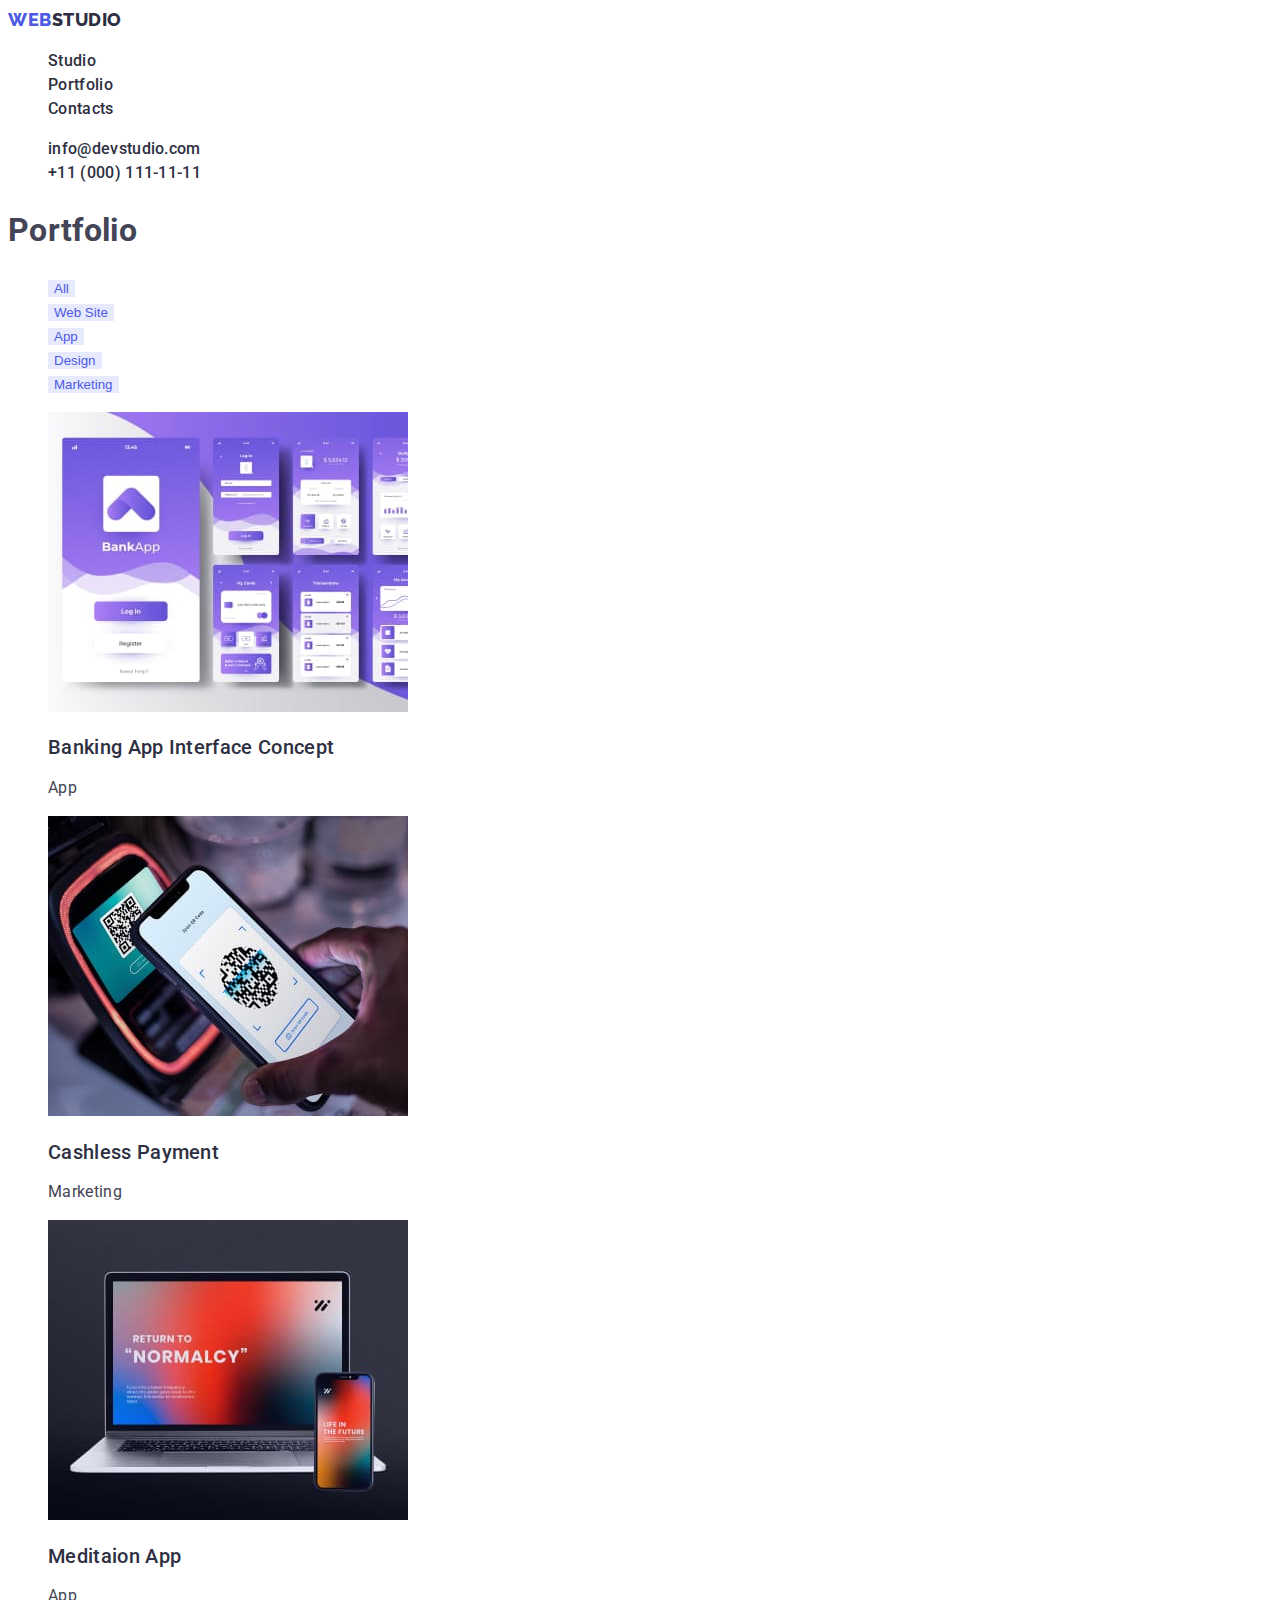
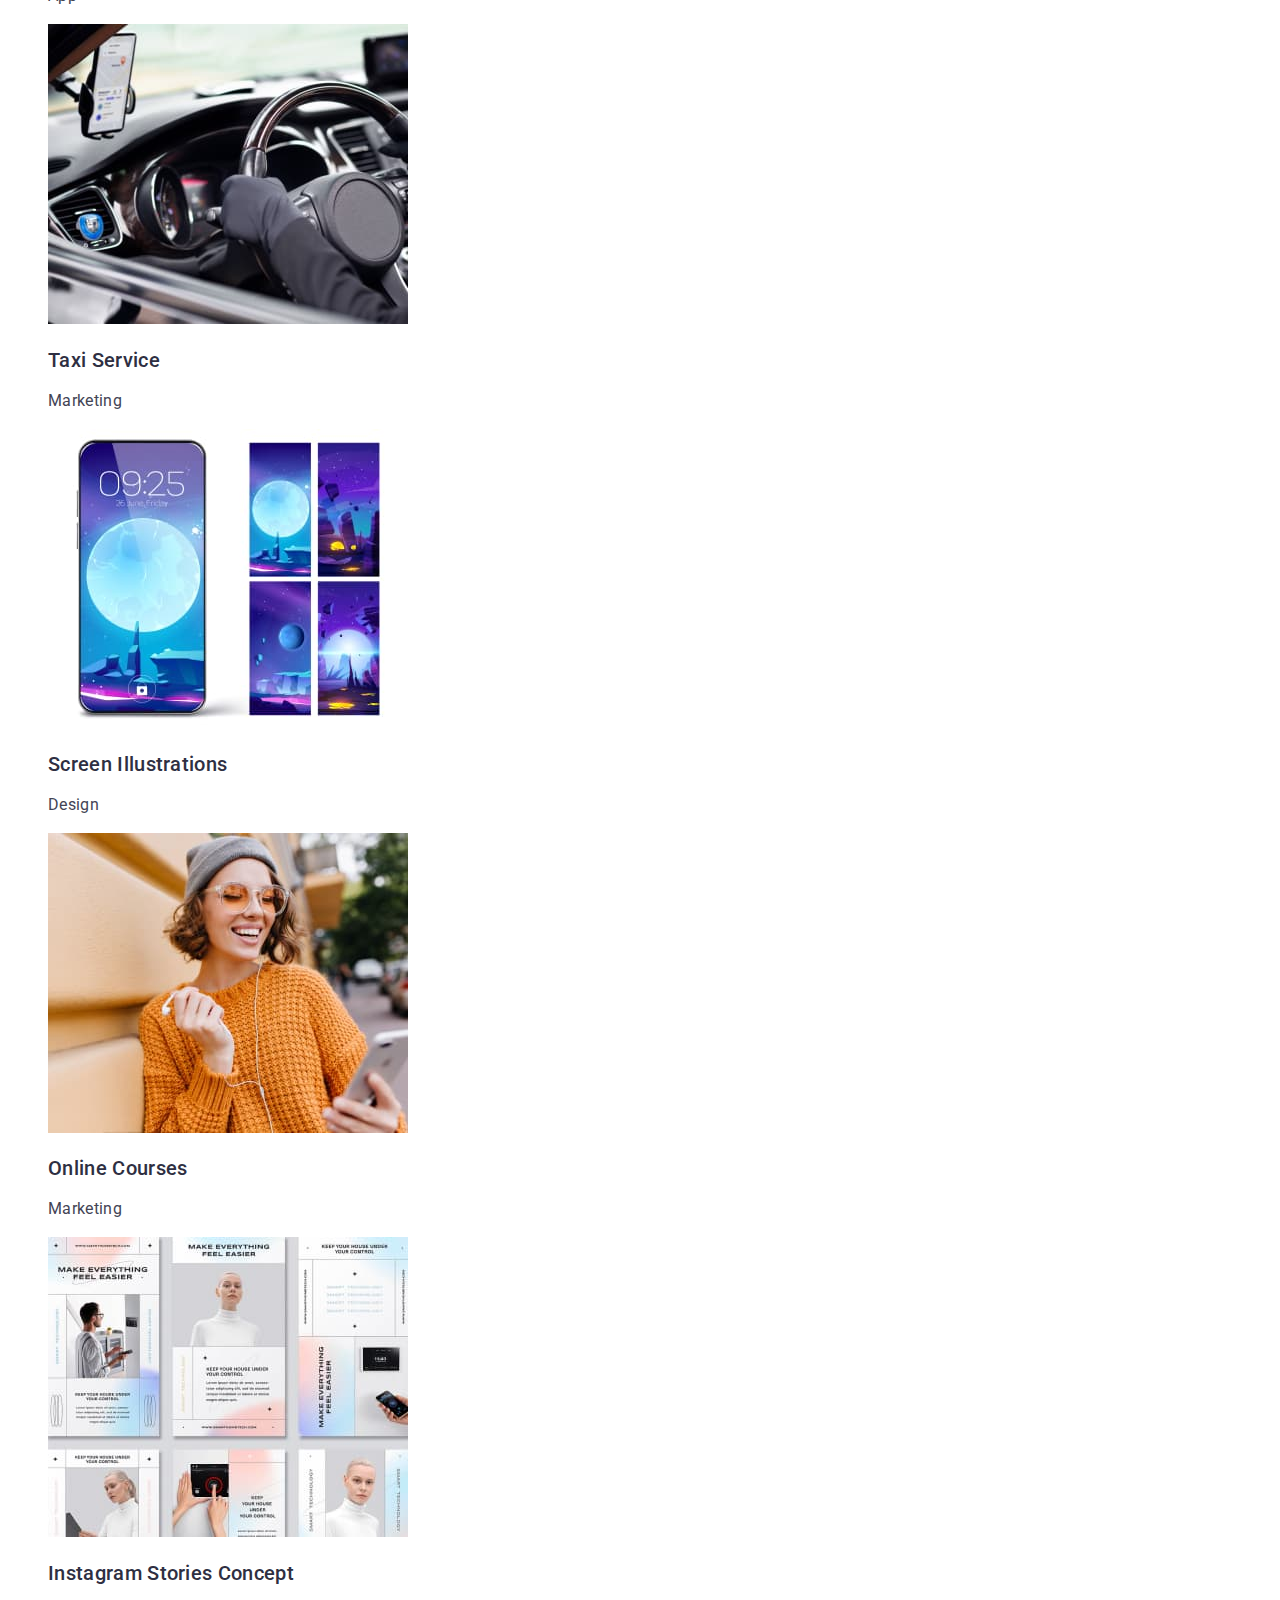
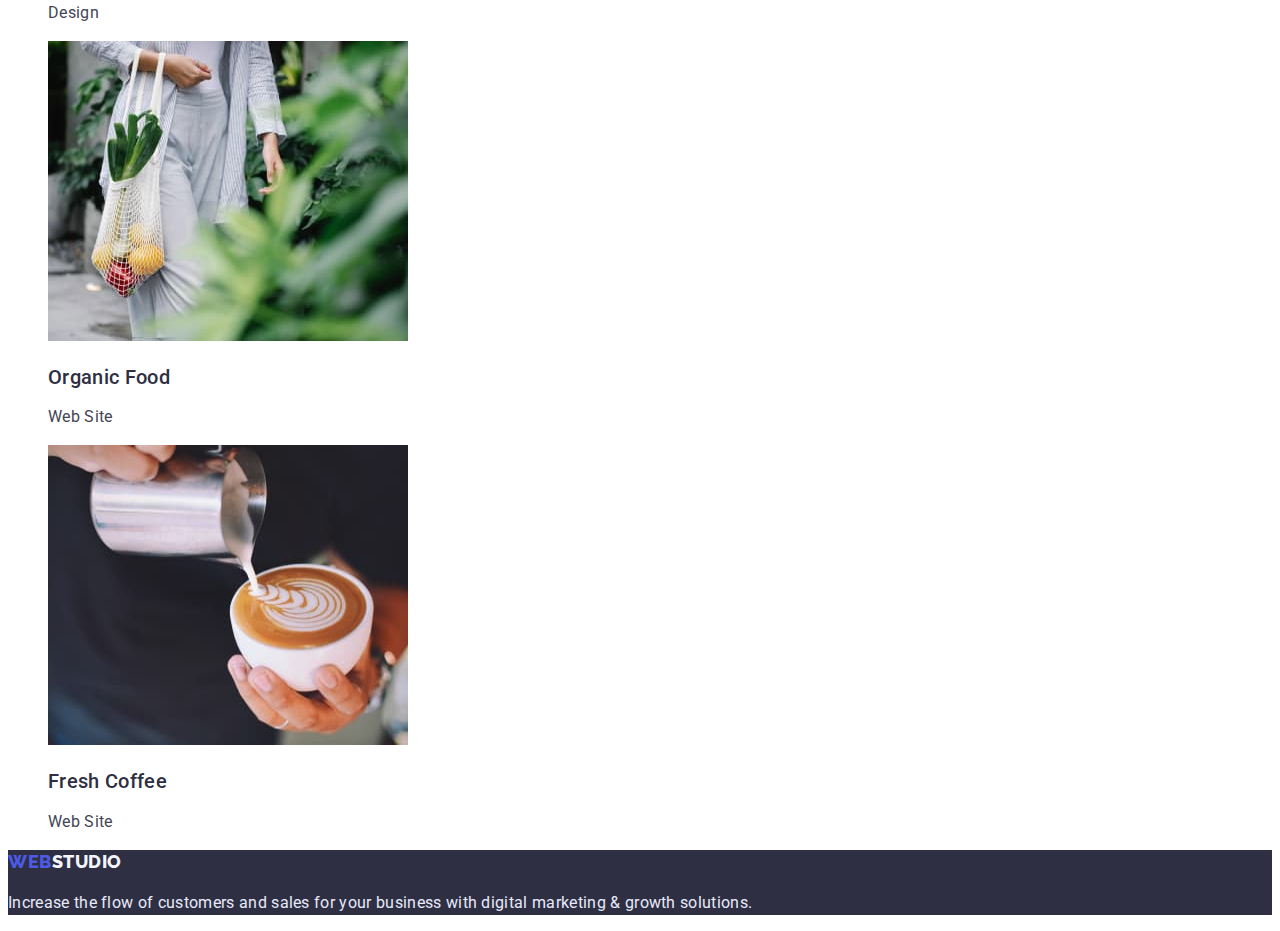
==== portfolio.html @ 24120701 "Initial commit" ====
<!DOCTYPE html>
<html lang="en">
  <head>
    <meta charset="UTF-8" />
    <title>Web Studio</title>
    <link rel="preconnect" href="https://fonts.googleapis.com" />
    <link rel="preconnect" href="https://fonts.gstatic.com" crossorigin />
    <link
      href="https://fonts.googleapis.com/css2?family=Raleway:wght@800&family=Roboto:wght@400;500;700;900&display=swap"
      rel="stylesheet"
    />
    <link rel="stylesheet" href="./css/styles.css" />
  </head>
  <body>
    <header>
      <a href="index.html" class="logo"
        >WEB<span class="header-logo">STUDIO</a
      >
      <nav>
        <ul class="list">
          <li>
            <a class="nav-link" href="index.html">Studio</a>
          </li>
          <li>
            <a class="nav-link" href="portfolio.html">Portfolio</a>
          </li>
          <li><a class="nav-link" href="">Contacts</a></li>
        </ul>
      </nav>
      <ul class="list">
        <li>
          <a class="contact-link" href="mailto:info@devstudio.com"
            >info@devstudio.com</a
          >
        </li>
        <li>
          <a class="contact-link" href="tel:+110001111111">+11 (000) 111-11-11</a>
        </li>
      </ul>
    </header>
    <main>
      <section>
        <h1>Portfolio</h1>
        <ul class="list">
          <li><button type="button" class="portfolio-button button">All</button></li>
          <li>
            <button type="button" class="portfolio-button button">Web Site</button>
          </li>
          <li><button type="button" class="portfolio-button button">App</button></li>
          <li>
            <button type="button" class="portfolio-button button">Design</button>
          </li>
          <li>
            <button type="button" class="portfolio-button button">Marketing</button>
          </li>
        </ul>
        <ul class="list">
          <li><a class="link" href="">
            <img
              src="./images/portfolio/img8.jpg"
              alt="Banking App Interface"
              width="360"
              height="300"
            />
            <h2 class="portfolio-title">Banking App Interface Concept</h2>
            <p>App</p>
            </a>
          </li>
          <li>
            <a class="link" href="">
            <img
              src="./images/portfolio/img9.jpg"
              alt="Image of two smartphones with qr-based wireless payment system"
              width="360"
              height="300"
            />
            <h2 class="portfolio-title">Cashless Payment</h2>
            <p>Marketing</p>
            </a>
          </li>
          <li>
            <a class="link" href="">
            <img
              src="./images/portfolio/img10.jpg"
              alt="Image of laptop and Iphone"
              width="360"
              height="300"
            />
            <h2 class="portfolio-title">Meditaion App</h2>
            <p>App</p>
            </a>
          </li>
          <li>
            <a class="link" href="">
            <img
              src="./images/portfolio/img11.jpg"
              alt="Image of smartphone, installed iside the vehicle cockpit"
              width="360"
              height="300"
            />
            <h2 class="portfolio-title">Taxi Service</h2>
            <p>Marketing</p>
            </a>
          </li>
          <li>
            <a class="link" href="">
            <img
              src="./images/portfolio/img12.jpg"
              alt="Illustrations of Design application"
              width="360"
              height="300"
            />
            <h2 class="portfolio-title">Screen Illustrations</h2>
            <p>Design</p>
            </a>
          </li>
          <li>
            <a class="link" href="">
            <img
              src="./images/portfolio/img13.jpg"
              alt="Image of a woman in orange sweater holding a smartphone"
              width="360"
              height="300"
            />
            <h2 class="portfolio-title">Online Courses</h2>
            <p>Marketing</p>
            </a>
          </li>
          <li>
            <a class="link" href="">
            <img
              src="./images/portfolio/img14.jpg"
              alt="Example of Instagram Stories application interface"
              width="360"
              height="300"
            />
            <h2 class="portfolio-title">Instagram Stories Concept</h2>
            <p>Design</p>
            </a>
          </li>
          <li>
            <a class="link" href="">
            <img
              src="./images/portfolio/img15.jpg"
              alt="Image of woman holding a bag with fruits and vegetables"
              width="360"
              height="300"
            />
            <h2 class="portfolio-title">Organic Food</h2>
            <p>Web Site</p>
            </a>
          </li>
          <li>
            <a class="link" href="">
            <img
              src="./images/portfolio/img16.jpg"
              alt="Image of the cup of coffee with milk"
              width="360"
              height="300"
            />
            <h2 class="portfolio-title">Fresh Coffee</h2>
            <p>Web Site</p>
            </a>
          </li>
        </ul>
      </section>
    </main>
    <footer class="footer-section">
      <a href="index.html" class="logo"
        >WEB<span class="footer-logo">STUDIO</span></a
      >
      <p class="footer-text">
        Increase the flow of customers and sales for your business with digital
        marketing & growth solutions.
      </p>
    </footer>
  </body>
</html>
---- css/styles.css ----
:root {
  --main-text-color: #434455;
  --header-text-color: #2e2f42;
  --primary-brand-color: #4d5ae5;
  --accent-color: #e7e9fc;
  --cloud-logo-color: #f4f4fd;
  --main-background-color: #fff;
  --active-button-color: #404bbf;
}
/* body */
body {
  font-family: Roboto, HelveticaNeue, sans-serif;
  font-weight: 400;
  font-size: 16px;
  line-height: 1.5;
  letter-spacing: 0.02em;
  color: var(--main-text-color);
}
.header-logo {
  color: var(--header-text-color);
}
.logo {
  font-family: Raleway, sans-serif;
  text-decoration: none;
  font-weight: 800;
  font-size: 18px;
  line-height: 1.33;
  letter-spacing: 0.03em;
  color: var(--primary-brand-color);
}

/* links */
.link {
  color: inherit;
  text-decoration: none;
}
.nav-link,
.contact-link {
  font-weight: 500;
  color: var(--header-text-color);
  text-decoration: none;
}
.nav-link:hover,
.contact-link:hover,
.nav-link:focus,
.contact-link:focus {
  color: var(--primary-brand-color);
}
/* hero */
.hero,
.footer-section {
  background-color: var(--header-text-color);
}

.hero-title {
  font-weight: 700;
  font-size: 56px;
  line-height: 1.07;
  color: var(--main-background-color);
  text-align: center;
}
.hero-button {
  letter-spacing: 0.04em;
  color: var(--main-background-color);
  background-color: var(--primary-brand-color);
}
/* sections */
.title,
.portfolio-title {
  font-weight: 500;
  font-size: 20px;
  line-height: 1.2;

  color: var(--header-text-color);
}
.section-title {
  font-weight: 700;
  font-size: 36px;
  line-height: 1.1;
  color: var(--header-text-color);
  text-align: center;
}

/* buttons */
.button {
  font-weight: 500;
  border: none;
  cursor: pointer;
}
.portfolio-button {
  color: var(--primary-brand-color);
  background-color: var(--accent-color);
}
.portfolio-button:hover,
.portfolio-button:focus {
  color: var(--main-background-color);
  background-color: var(--active-button-color);
}
.hero-button:hover,
.hero-button:focus {
  background-color: var(--active-button-color);
}
/* footer */
.footer-text {
  color: var(--accent-color);
}
.footer-logo {
  color: var(--cloud-logo-color);
}

/* list-styles */
.list {
  list-style: none;
}
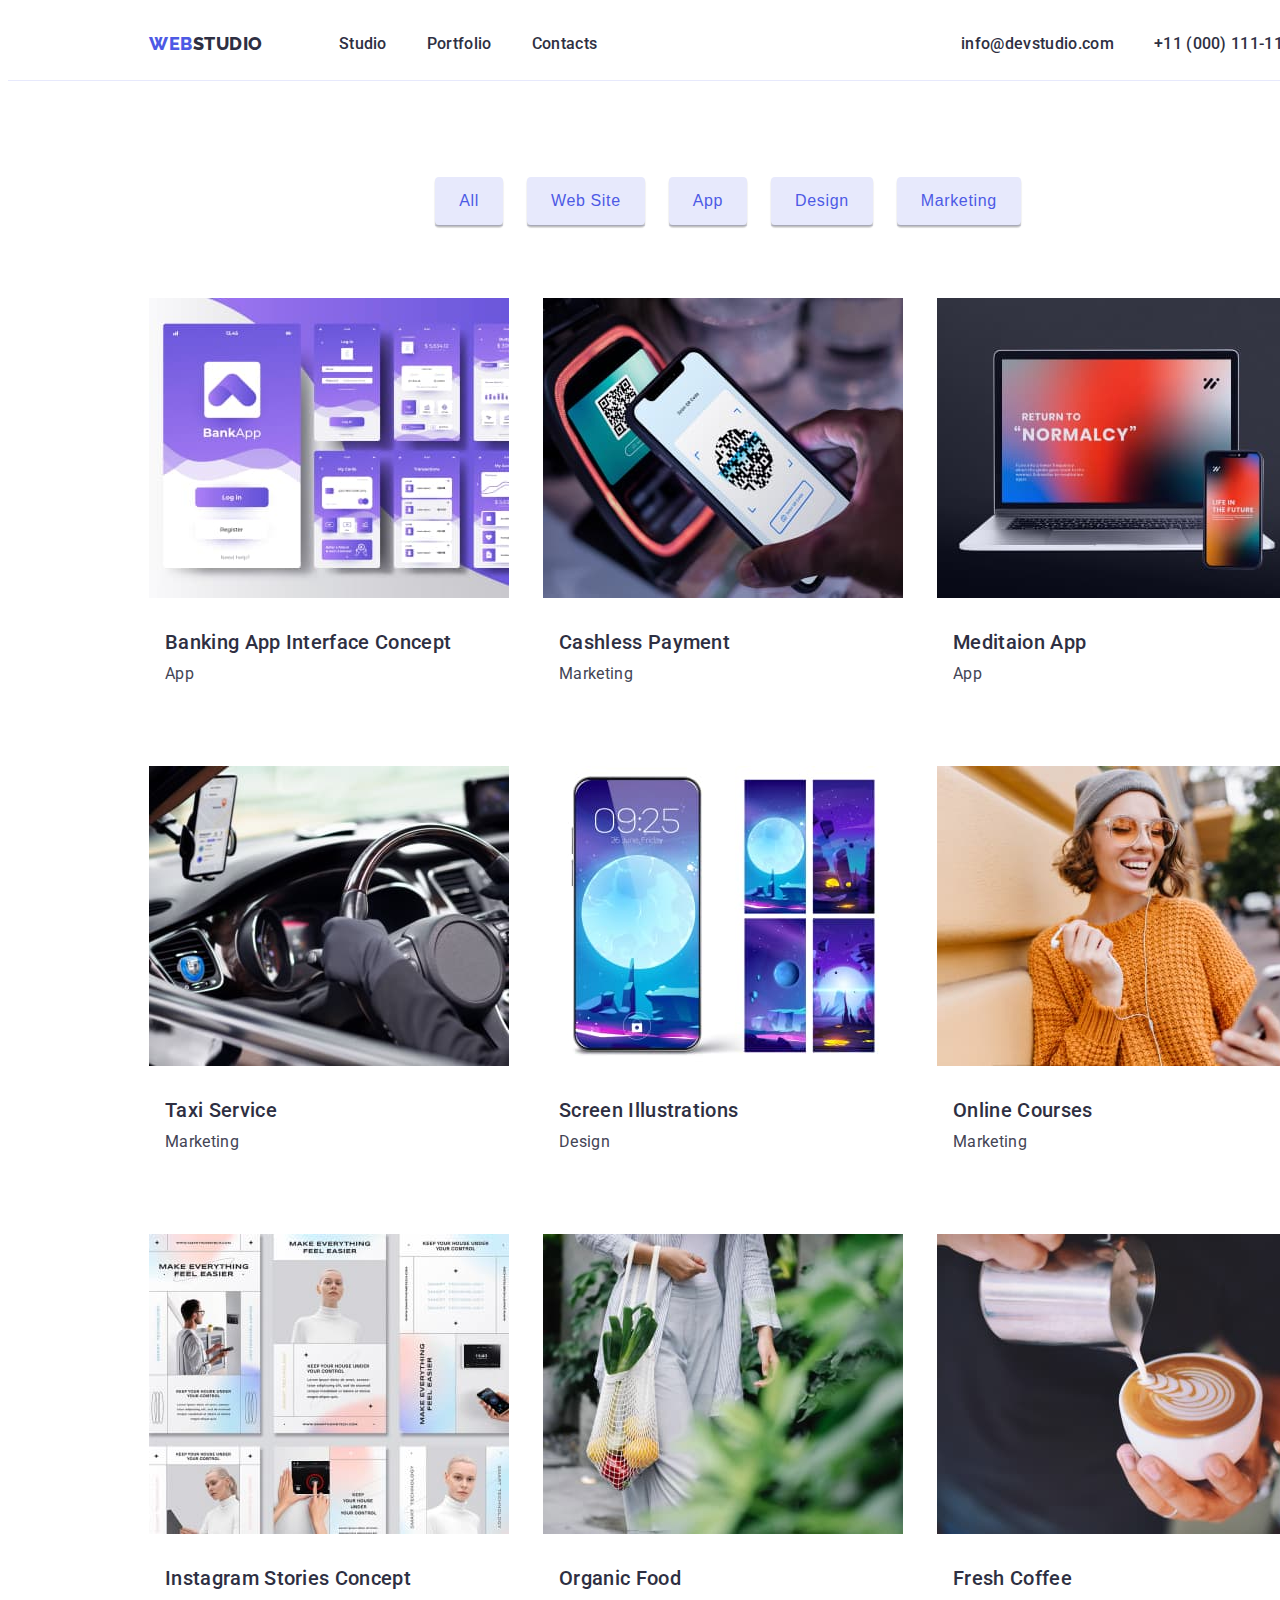
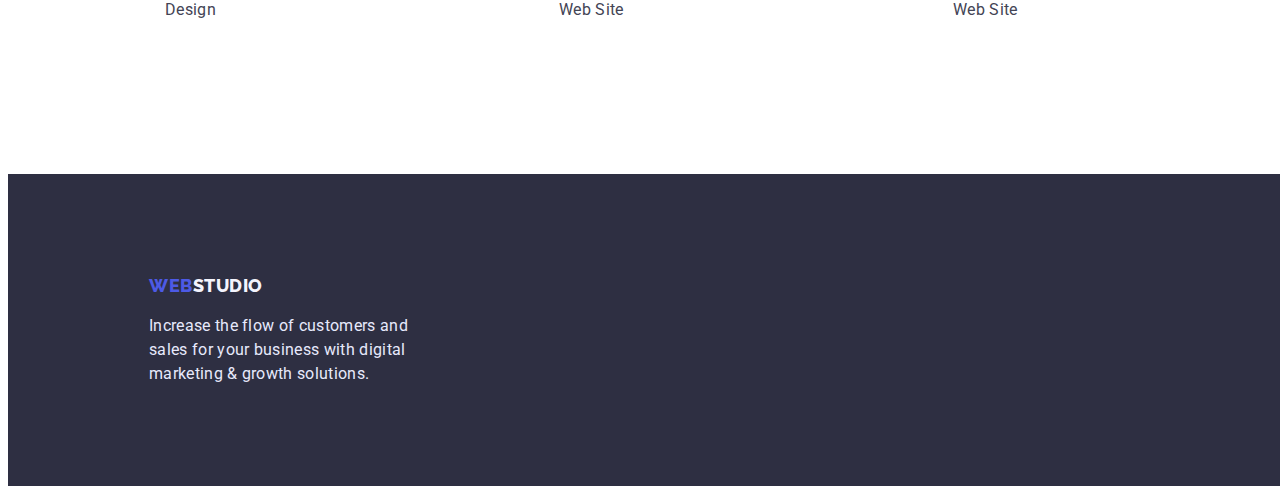
==== commit 816f9e48: "v 2.1" ====
--- a/portfolio.html
+++ b/portfolio.html
@@ -12,160 +12,163 @@
     <link rel="stylesheet" href="./css/styles.css" />
   </head>
   <body>
-    <header>
-      <a href="index.html" class="logo"
-        >WEB<span class="header-logo">STUDIO</a
-      >
-      <nav>
-        <ul class="list">
-          <li>
+    <header class="section page-header">
+      <div class="container flex-header">
+      <a href="index.html" class="logo">WEB<span class="header-logo">STUDIO</a>
+      <nav class="main-nav">
+        <ul class="nav-menu list">
+          <li class="list-item">
             <a class="nav-link" href="index.html">Studio</a>
           </li>
-          <li>
+          <li class="list-item">
             <a class="nav-link" href="portfolio.html">Portfolio</a>
           </li>
-          <li><a class="nav-link" href="">Contacts</a></li>
+          <li class="list-item"><a class="nav-link" href="">Contacts</a></li>
         </ul>
       </nav>
-      <ul class="list">
-        <li>
+      <ul class="contacts list">
+        <li class="list-item">
           <a class="contact-link" href="mailto:info@devstudio.com"
             >info@devstudio.com</a
           >
         </li>
-        <li>
+        <li class="list-item">
           <a class="contact-link" href="tel:+110001111111">+11 (000) 111-11-11</a>
         </li>
       </ul>
+    </div>
     </header>
     <main>
-      <section>
-        <h1>Portfolio</h1>
-        <ul class="list">
-          <li><button type="button" class="portfolio-button button">All</button></li>
-          <li>
+      <section class="section portfolio">
+        <div class="container">
+        <h1 class="visually-hidden">Portfolio</h1>
+        <ul class="list portfolio-buttons">
+          <li class="portfolio-item"><button type="button" class="portfolio-button button">All</button></li>
+          <li class="portfolio-item">
             <button type="button" class="portfolio-button button">Web Site</button>
           </li>
-          <li><button type="button" class="portfolio-button button">App</button></li>
-          <li>
+          <li class="portfolio-item"><button type="button" class="portfolio-button button">App</button></li>
+          <li class="portfolio-item">
             <button type="button" class="portfolio-button button">Design</button>
           </li>
-          <li>
+          <li class="portfolio-item">
             <button type="button" class="portfolio-button button">Marketing</button>
           </li>
         </ul>
-        <ul class="list">
-          <li><a class="link" href="">
-            <img
+        <ul class="list flex-portfolio">
+          <li class="portfolio-card"><a class="link" href="">
+            <img class="image-block"
               src="./images/portfolio/img8.jpg"
               alt="Banking App Interface"
               width="360"
               height="300"
             />
             <h2 class="portfolio-title">Banking App Interface Concept</h2>
-            <p>App</p>
+            <p class="portfolio-text">App</p>
             </a>
           </li>
-          <li>
+          <li class="portfolio-card">
             <a class="link" href="">
-            <img
+            <img class="image-block"
               src="./images/portfolio/img9.jpg"
               alt="Image of two smartphones with qr-based wireless payment system"
               width="360"
               height="300"
             />
             <h2 class="portfolio-title">Cashless Payment</h2>
-            <p>Marketing</p>
+            <p class="portfolio-text">Marketing</p>
             </a>
           </li>
-          <li>
+          <li class="portfolio-card">
             <a class="link" href="">
-            <img
+            <img class="image-block"
               src="./images/portfolio/img10.jpg"
               alt="Image of laptop and Iphone"
               width="360"
               height="300"
             />
             <h2 class="portfolio-title">Meditaion App</h2>
-            <p>App</p>
+            <p class="portfolio-text">App</p>
             </a>
           </li>
-          <li>
+          <li class="portfolio-card">
             <a class="link" href="">
-            <img
+            <img class="image-block"
               src="./images/portfolio/img11.jpg"
               alt="Image of smartphone, installed iside the vehicle cockpit"
               width="360"
               height="300"
             />
             <h2 class="portfolio-title">Taxi Service</h2>
-            <p>Marketing</p>
+            <p class="portfolio-text">Marketing</p>
             </a>
           </li>
-          <li>
+          <li class="portfolio-card">
             <a class="link" href="">
-            <img
+            <img class="image-block"
               src="./images/portfolio/img12.jpg"
               alt="Illustrations of Design application"
-              width="360"
-              height="300"
+              width="360px"
+              height="300px"
             />
             <h2 class="portfolio-title">Screen Illustrations</h2>
-            <p>Design</p>
+            <p class="portfolio-text">Design</p>
             </a>
           </li>
-          <li>
+          <li class="portfolio-card">
             <a class="link" href="">
-            <img
+            <img class="image-block"
               src="./images/portfolio/img13.jpg"
               alt="Image of a woman in orange sweater holding a smartphone"
               width="360"
               height="300"
             />
             <h2 class="portfolio-title">Online Courses</h2>
-            <p>Marketing</p>
+            <p class="portfolio-text">Marketing</p>
             </a>
           </li>
-          <li>
+          <li class="portfolio-card">
             <a class="link" href="">
-            <img
+            <img class="image-block"
               src="./images/portfolio/img14.jpg"
               alt="Example of Instagram Stories application interface"
               width="360"
               height="300"
             />
             <h2 class="portfolio-title">Instagram Stories Concept</h2>
-            <p>Design</p>
+            <p class="portfolio-text">Design</p>
             </a>
           </li>
-          <li>
+          <li class="portfolio-card">
             <a class="link" href="">
-            <img
+            <img class="image-block"
               src="./images/portfolio/img15.jpg"
               alt="Image of woman holding a bag with fruits and vegetables"
               width="360"
               height="300"
             />
             <h2 class="portfolio-title">Organic Food</h2>
-            <p>Web Site</p>
+            <p class="portfolio-text">Web Site</p>
             </a>
           </li>
-          <li>
+          <li class="portfolio-card">
             <a class="link" href="">
-            <img
+            <img class="image-block"
               src="./images/portfolio/img16.jpg"
               alt="Image of the cup of coffee with milk"
               width="360"
               height="300"
             />
             <h2 class="portfolio-title">Fresh Coffee</h2>
-            <p>Web Site</p>
+            <p class="portfolio-text">Web Site</p>
             </a>
           </li>
         </ul>
+      </div>
       </section>
     </main>
-    <footer class="footer-section">
+    <footer class="section footer-section">
+      <div class="container">
       <a href="index.html" class="logo"
         >WEB<span class="footer-logo">STUDIO</span></a
       >
@@ -173,6 +176,7 @@
         Increase the flow of customers and sales for your business with digital
         marketing & growth solutions.
       </p>
+    </div>
     </footer>
   </body>
 </html>
--- a/css/styles.css
+++ b/css/styles.css
@@ -7,6 +7,59 @@
   --main-background-color: #fff;
   --active-button-color: #404bbf;
 }
+.container {
+  width: 1158px;
+  margin-left: auto;
+  margin-right: auto;
+  padding-left: 15px;
+  padding-right: 15px;
+}
+
+h1,
+h2,
+h3,
+h4,
+h5,
+h6,
+p,
+ul {
+  margin: 0;
+}
+/* page header */
+.page-header {
+  padding-top: 24px;
+  padding-bottom: 24px;
+  border-bottom: 1px solid var(--accent-color);
+}
+
+.flex-header {
+  display: flex;
+  align-items: center;
+}
+.main-nav {
+  margin-left: 76px;
+}
+.nav-menu {
+  display: flex;
+  align-items: center;
+  padding-left: 0;
+}
+.list-item {
+  margin-left: 0;
+}
+.list-item:last-child {
+  margin-right: 0;
+}
+
+.list-item:not(:last-child) {
+  margin-right: 40px;
+}
+.contacts {
+  display: flex;
+  margin-left: auto;
+  margin-right: 0;
+  padding-left: 0;
+}
 /* body */
 body {
   font-family: Roboto, HelveticaNeue, sans-serif;
@@ -20,6 +73,8 @@
   color: var(--header-text-color);
 }
 .logo {
+  display: block;
+  margin-right: 0;
   font-family: Raleway, sans-serif;
   text-decoration: none;
   font-weight: 800;
@@ -36,6 +91,7 @@
 }
 .nav-link,
 .contact-link {
+  display: block;
   font-weight: 500;
   color: var(--header-text-color);
   text-decoration: none;
@@ -51,8 +107,19 @@
 .footer-section {
   background-color: var(--header-text-color);
 }
-
+.hero {
+  padding-top: 188px;
+  padding-bottom: 188px;
+}
+.flex-hero {
+  display: flex;
+  flex-direction: column;
+  align-items: center;
+}
 .hero-title {
+  margin-left: auto;
+  margin-right: auto;
+  width: 494px;
   font-weight: 700;
   font-size: 56px;
   line-height: 1.07;
@@ -60,11 +127,25 @@
   text-align: center;
 }
 .hero-button {
+  display: inline-block;
+  margin-top: 48px;
+  padding-top: 16px;
+  padding-right: 32px;
+  padding-bottom: 16px;
+  padding-left: 32px;
+  border-radius: 4px;
   letter-spacing: 0.04em;
   color: var(--main-background-color);
   background-color: var(--primary-brand-color);
+  box-shadow: 0px 4px 4px rgba(0, 0, 0, 0.15);
 }
 /* sections */
+.section {
+  margin-left: auto;
+  margin-right: auto;
+  width: 1440px;
+  text-align: center;
+}
 .title,
 .portfolio-title {
   font-weight: 500;
@@ -80,16 +161,97 @@
   color: var(--header-text-color);
   text-align: center;
 }
+.visually-hidden {
+  position: absolute;
+  width: 1px;
+  height: 1px;
+  margin: -1px;
+  border: 0;
+  padding: 0;
+  white-space: nowrap;
+  clip-path: inset(100%);
+  clip: rect(0 0 0 0);
+  overflow: hidden;
+}
+.key-values {
+  padding-top: 120px;
+  padding-bottom: 120px;
+}
+.activity {
+  padding-top: 120px;
+  padding-bottom: 120px;
+}
+
+.flex-values {
+  display: flex;
+  align-items: center;
+  padding-left: 0;
+  text-align: left;
+}
+.values-item:not(:last-child) {
+  margin-right: 24px;
+}
+.flex-activity {
+  display: flex;
+  align-items: center;
+  margin-top: 72px;
+  padding-left: 0;
+}
+.activity-item:not(:last-child) {
+  margin-right: 24px;
+}
+.our-team {
+  padding-top: 120px;
+  padding-bottom: 120px;
+  background-color: var(--cloud-logo-color);
+}
+.flex-team {
+  display: flex;
+  align-items: center;
+  padding-left: 0;
+  margin-top: 72px;
+}
+.team-item {
+  padding-bottom: 32px;
+  box-shadow: 0px 1px 6px rgba(46, 47, 66, 0.08),
+    0px 1px 1px rgba(46, 47, 66, 0.16), 0px 2px 1px rgba(46, 47, 66, 0.08);
+  border-radius: 0px 0px 4px 4px;
+}
+.team-item:not(:last-child) {
+  margin-right: 24px;
+}
+.team-member {
+  margin-top: 32px;
+}
+.member-description {
+  margin-top: 8px;
+}
+.image-block {
+  display: block;
+}
 
 /* buttons */
 .button {
   font-weight: 500;
+  font-size: 16px;
+  line-height: 1.5;
   border: none;
   cursor: pointer;
 }
 .portfolio-button {
+  display: inline-block;
+  margin-top: 0;
+  letter-spacing: 0.04em;
+
+  padding-top: 12px;
+  padding-right: 24px;
+  padding-bottom: 12px;
+  padding-left: 24px;
   color: var(--primary-brand-color);
   background-color: var(--accent-color);
+  box-shadow: 0px 3px 1px rgba(0, 0, 0, 0.1), 0px 2px 1px rgba(0, 0, 0, 0.08),
+    0px 2px 2px rgba(0, 0, 0, 0.12);
+  border-radius: 4px;
 }
 .portfolio-button:hover,
 .portfolio-button:focus {
@@ -101,8 +263,18 @@
   background-color: var(--active-button-color);
 }
 /* footer */
+.footer-section {
+  padding-top: 100px;
+  padding-bottom: 100px;
+}
 .footer-text {
   color: var(--accent-color);
+  width: 264px;
+  margin-top: 16px;
+  text-align: left;
+}
+.footer-section .logo {
+  text-align: left;
 }
 .footer-logo {
   color: var(--cloud-logo-color);
@@ -112,3 +284,50 @@
 .list {
   list-style: none;
 }
+
+/* Portfolio */
+.portfolio {
+  padding-top: 96px;
+  padding-bottom: 120px;
+}
+.portfolio-buttons {
+  display: flex;
+  align-items: center;
+  justify-content: center;
+  padding-left: 0;
+}
+.portfolio-item {
+  border-bottom: 1px solid var(--accent-color);
+}
+
+.portfolio-item:not(:last-child) {
+  margin-right: 24px;
+}
+.flex-portfolio {
+  display: flex;
+  flex-wrap: wrap;
+  justify-content: space-between;
+  margin-top: 72px;
+  padding-left: 0;
+}
+.portfolio-card {
+  width: calc((100% - 48px) / 3);
+  margin-right: 24px;
+  padding-bottom: 32px;
+}
+.portfolio-card:nth-child(3n) {
+  margin-right: 0;
+}
+.portfolio-card:not(:nth-last-child(-n + 3)) {
+  margin-bottom: 48px;
+}
+.portfolio-title {
+  margin-top: 32px;
+  padding-left: 16px;
+  text-align: left;
+}
+.portfolio-text {
+  margin-top: 8px;
+  padding-left: 16px;
+  text-align: left;
+}
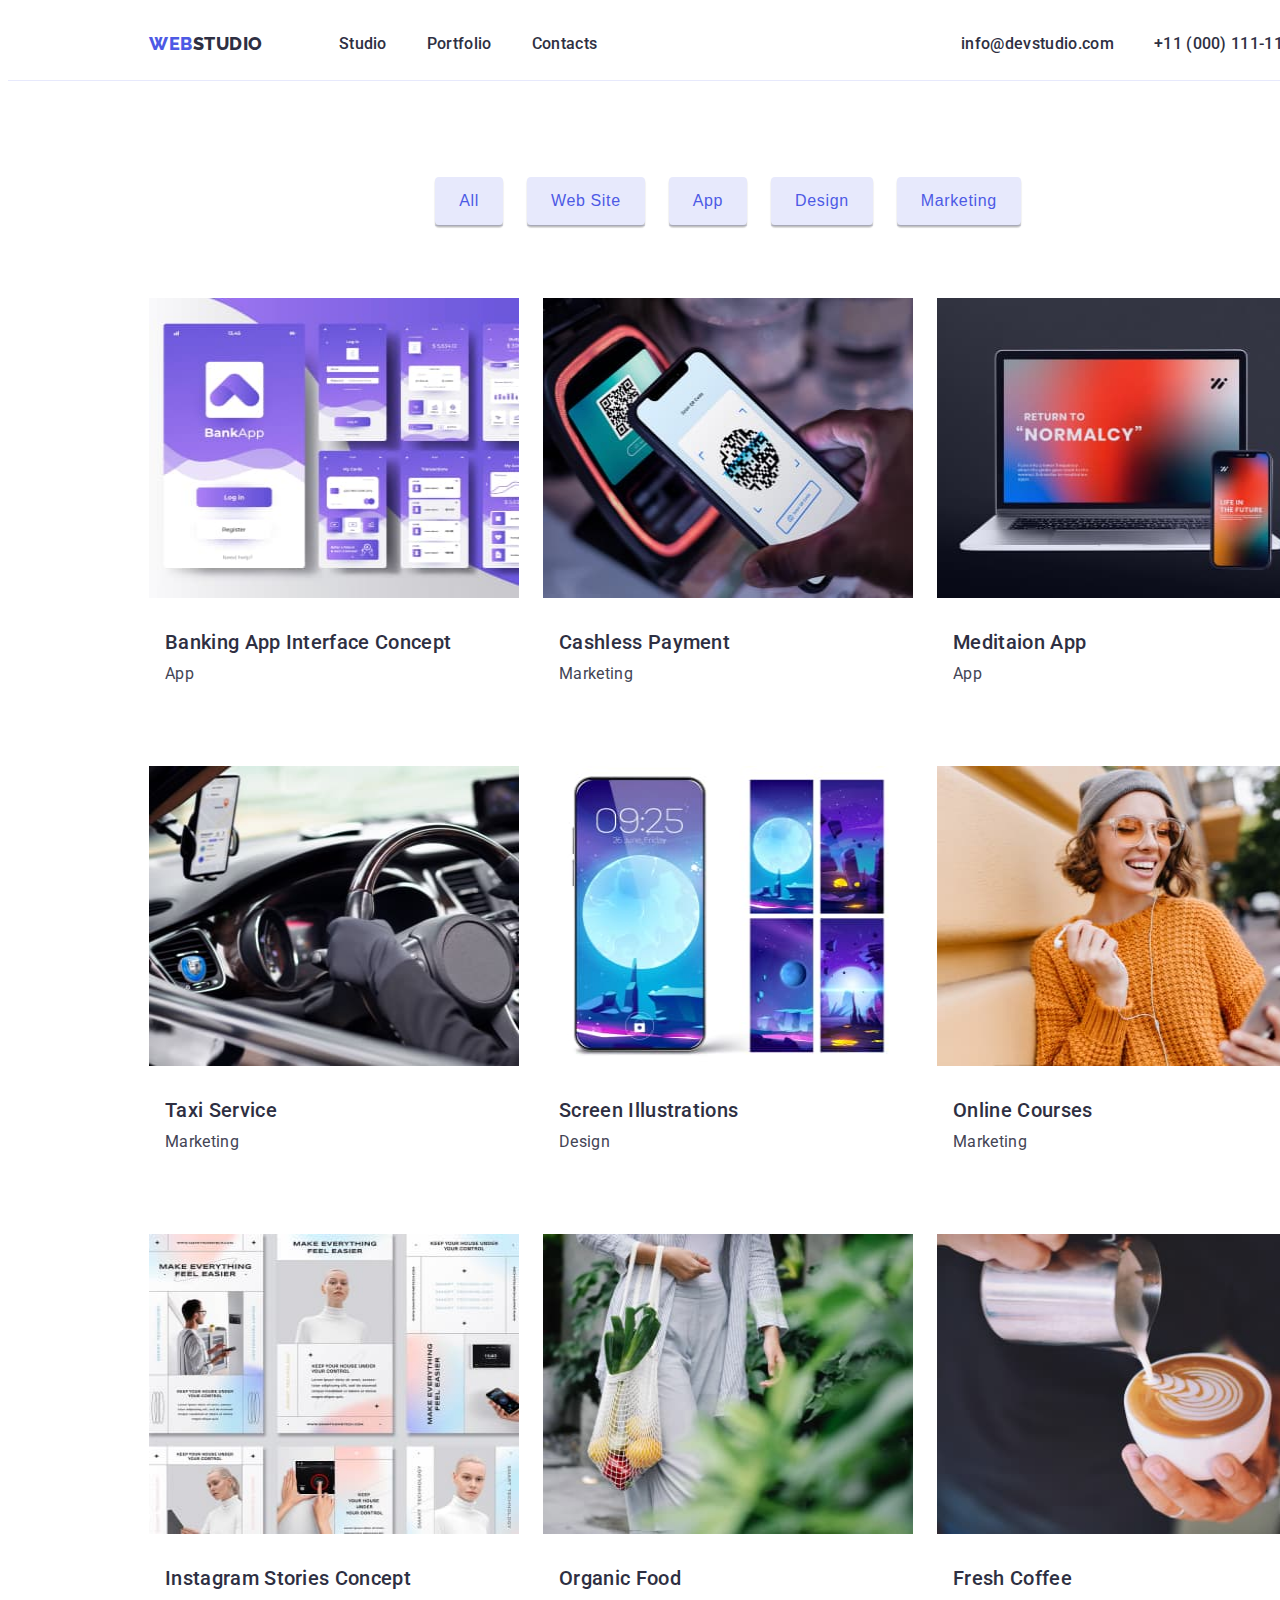
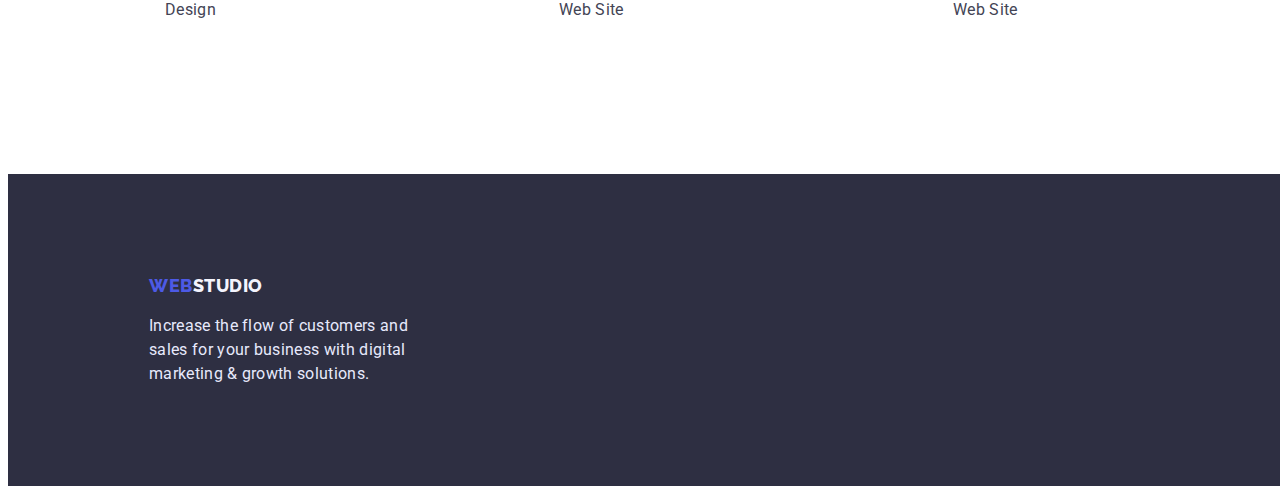
==== commit 870dc12d: "v 2.2" ====
--- a/portfolio.html
+++ b/portfolio.html
@@ -63,8 +63,10 @@
               width="360"
               height="300"
             />
+            <div class="card-description">
             <h2 class="portfolio-title">Banking App Interface Concept</h2>
             <p class="portfolio-text">App</p>
+            </div>
             </a>
           </li>
           <li class="portfolio-card">
@@ -75,8 +77,10 @@
               width="360"
               height="300"
             />
+            <div class="card-description">
             <h2 class="portfolio-title">Cashless Payment</h2>
             <p class="portfolio-text">Marketing</p>
+            </div>
             </a>
           </li>
           <li class="portfolio-card">
@@ -87,8 +91,10 @@
               width="360"
               height="300"
             />
+            <div class="card-description">
             <h2 class="portfolio-title">Meditaion App</h2>
             <p class="portfolio-text">App</p>
+            </div>
             </a>
           </li>
           <li class="portfolio-card">
@@ -99,8 +105,10 @@
               width="360"
               height="300"
             />
+            <div class="card-description">
             <h2 class="portfolio-title">Taxi Service</h2>
             <p class="portfolio-text">Marketing</p>
+            </div>
             </a>
           </li>
           <li class="portfolio-card">
@@ -111,8 +119,10 @@
               width="360px"
               height="300px"
             />
+            <div class="card-description">
             <h2 class="portfolio-title">Screen Illustrations</h2>
             <p class="portfolio-text">Design</p>
+            </div>
             </a>
           </li>
           <li class="portfolio-card">
@@ -123,8 +133,10 @@
               width="360"
               height="300"
             />
+            <div class="card-description">
             <h2 class="portfolio-title">Online Courses</h2>
             <p class="portfolio-text">Marketing</p>
+            </div>
             </a>
           </li>
           <li class="portfolio-card">
@@ -135,8 +147,10 @@
               width="360"
               height="300"
             />
+            <div class="card-description">
             <h2 class="portfolio-title">Instagram Stories Concept</h2>
             <p class="portfolio-text">Design</p>
+            </div>
             </a>
           </li>
           <li class="portfolio-card">
@@ -147,8 +161,10 @@
               width="360"
               height="300"
             />
+            <div class="card-description">
             <h2 class="portfolio-title">Organic Food</h2>
             <p class="portfolio-text">Web Site</p>
+            </div>
             </a>
           </li>
           <li class="portfolio-card">
@@ -159,8 +175,10 @@
               width="360"
               height="300"
             />
+            <div class="card-description">
             <h2 class="portfolio-title">Fresh Coffee</h2>
             <p class="portfolio-text">Web Site</p>
+            </div>
             </a>
           </li>
         </ul>
--- a/css/styles.css
+++ b/css/styles.css
@@ -6,6 +6,7 @@
   --cloud-logo-color: #f4f4fd;
   --main-background-color: #fff;
   --active-button-color: #404bbf;
+  --portfolio-horizontal-gap: 24px;
 }
 .container {
   width: 1158px;
@@ -111,15 +112,11 @@
   padding-top: 188px;
   padding-bottom: 188px;
 }
-.flex-hero {
-  display: flex;
-  flex-direction: column;
-  align-items: center;
-}
+
 .hero-title {
+  width: 494px;
   margin-left: auto;
   margin-right: auto;
-  width: 494px;
   font-weight: 700;
   font-size: 56px;
   line-height: 1.07;
@@ -228,6 +225,7 @@
 }
 .image-block {
   display: block;
+  width: 100%;
 }
 
 /* buttons */
@@ -295,6 +293,7 @@
   align-items: center;
   justify-content: center;
   padding-left: 0;
+  margin-bottom: 72px;
 }
 .portfolio-item {
   border-bottom: 1px solid var(--accent-color);
@@ -307,27 +306,30 @@
   display: flex;
   flex-wrap: wrap;
   justify-content: space-between;
-  margin-top: 72px;
+  margin-right: calc(-1 * var(--portfolio-horizontal-gap) / 2);
+  margin-left: calc(-1 * var(--portfolio-horizontal-gap) / 2);
+  margin-top: calc(-1 * var(--portfolio-horizontal-gap));
+  margin-bottom: calc(-1 * var(--portfolio-horizontal-gap));
   padding-left: 0;
 }
 .portfolio-card {
-  width: calc((100% - 48px) / 3);
-  margin-right: 24px;
+  flex-basis: calc(100% / 3 - var(--portfolio-horizontal-gap));
+  margin-right: calc(var(--portfolio-horizontal-gap) / 2);
+  margin-left: calc(var(--portfolio-horizontal-gap) / 2);
+  margin-top: var(--portfolio-horizontal-gap);
+  margin-bottom: var(--portfolio-horizontal-gap);
   padding-bottom: 32px;
 }
-.portfolio-card:nth-child(3n) {
-  margin-right: 0;
-}
-.portfolio-card:not(:nth-last-child(-n + 3)) {
-  margin-bottom: 48px;
-}
-.portfolio-title {
+
+.card-description {
+  padding-top: 0;
+  padding-left: 16px;
   margin-top: 32px;
-  padding-left: 16px;
+}
+.portfolio-title,
+.portfolio-text {
   text-align: left;
 }
 .portfolio-text {
   margin-top: 8px;
-  padding-left: 16px;
-  text-align: left;
-}
+}
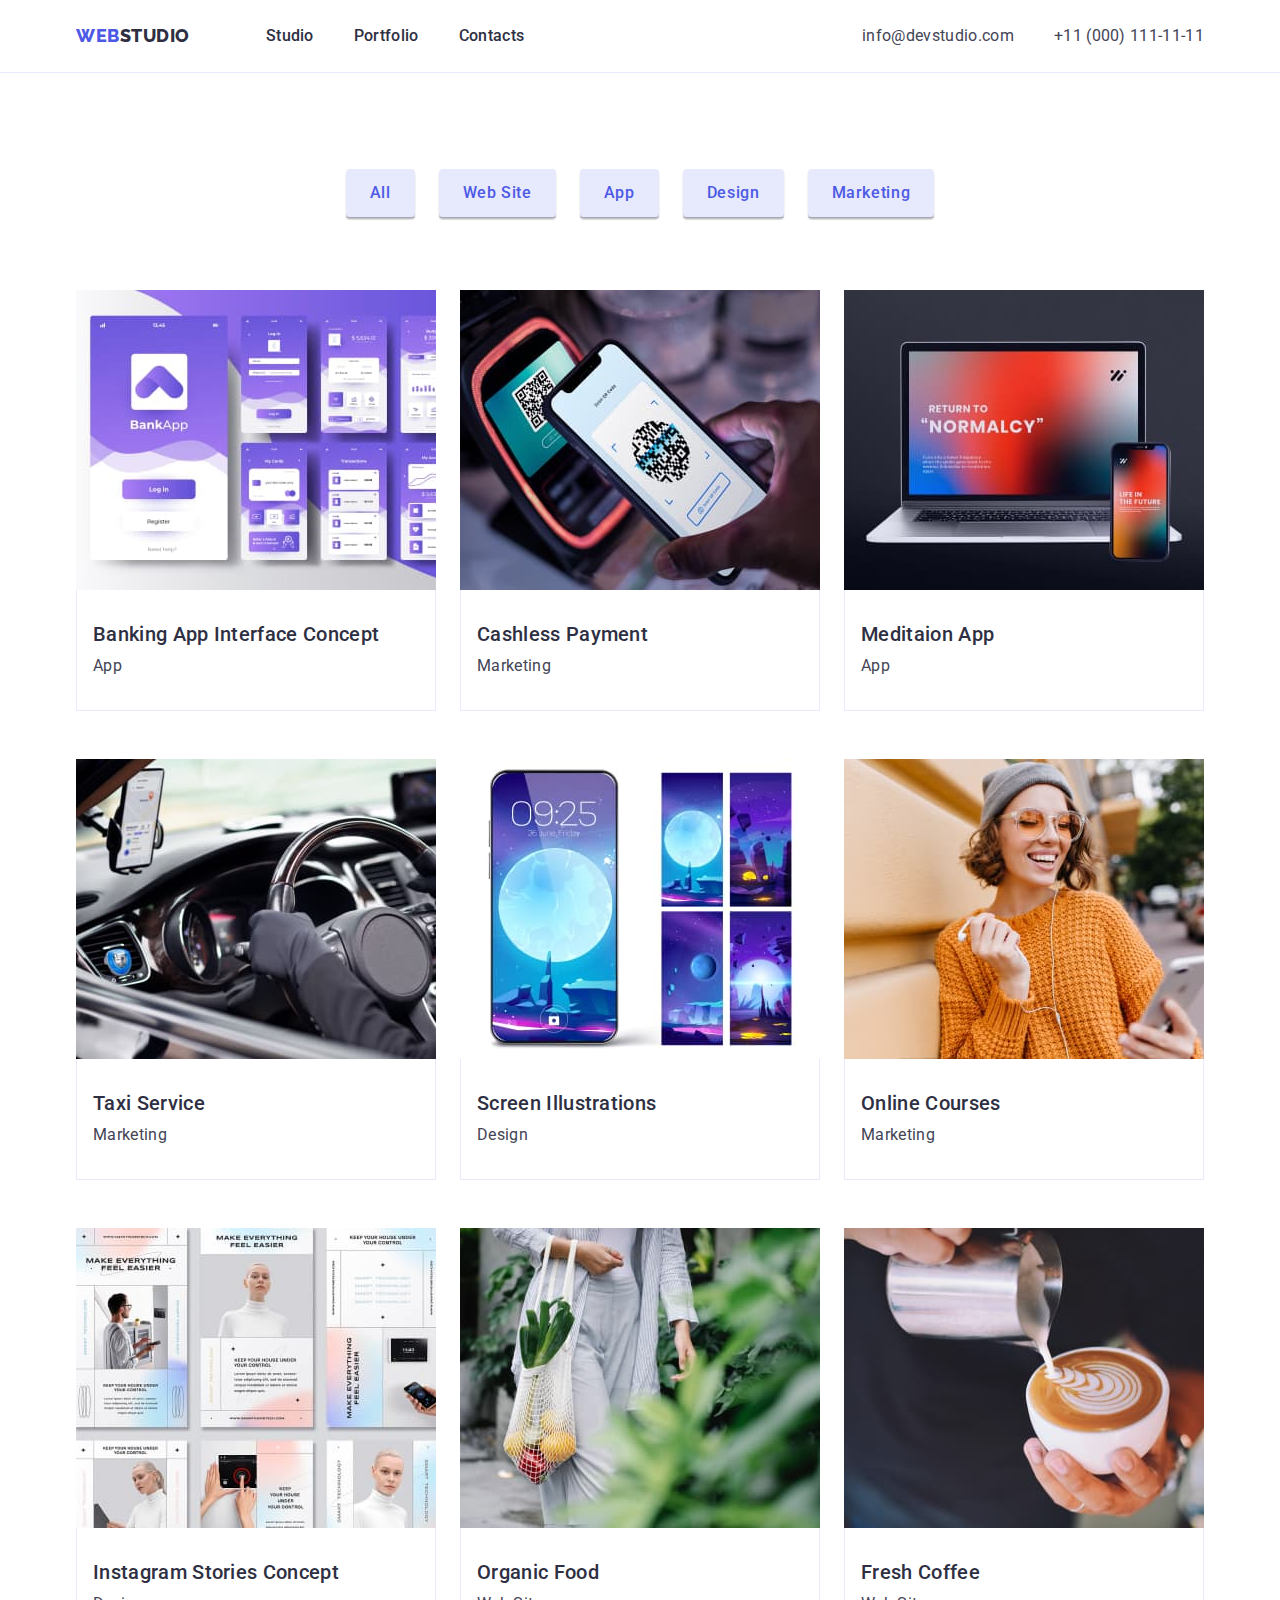
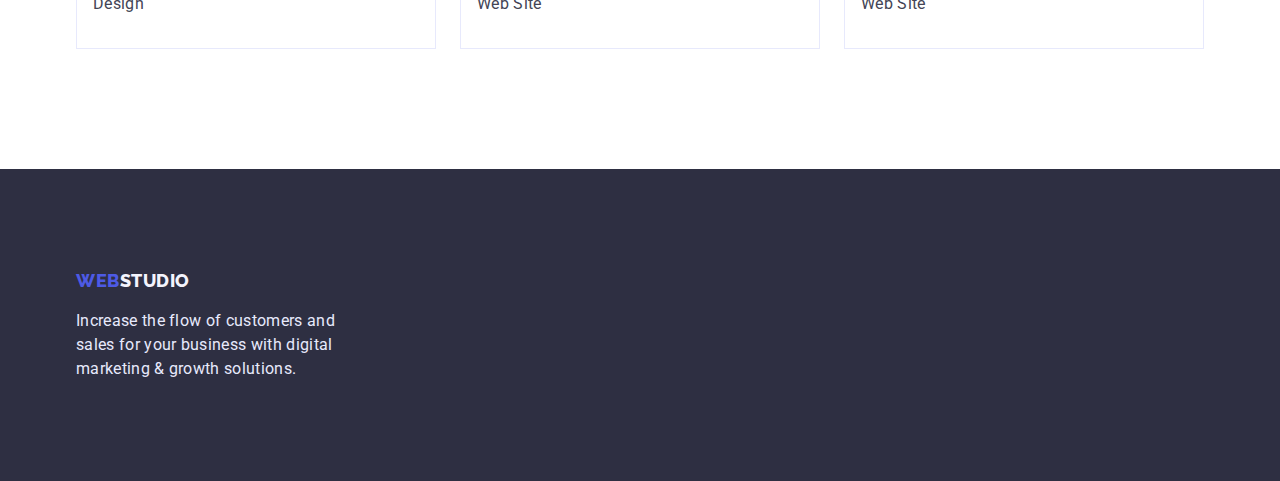
==== commit 016acb32: "v 2.3" ====
--- a/portfolio.html
+++ b/portfolio.html
@@ -1,8 +1,9 @@
 <!DOCTYPE html>
 <html lang="en">
   <head>
-    <meta charset="UTF-8" />
+    <meta charset="UTF-8" content="width=device-width, initial-scale=1.0"/>
     <title>Web Studio</title>
+    <link rel="stylesheet" href="https://cdnjs.cloudflare.com/ajax/libs/modern-normalize/1.0.0/modern-normalize.min.css" />
     <link rel="preconnect" href="https://fonts.googleapis.com" />
     <link rel="preconnect" href="https://fonts.gstatic.com" crossorigin />
     <link
@@ -28,12 +29,12 @@
       </nav>
       <ul class="contacts list">
         <li class="list-item">
-          <a class="contact-link" href="mailto:info@devstudio.com"
+          <a class="contact-link link" href="mailto:info@devstudio.com"
             >info@devstudio.com</a
           >
         </li>
         <li class="list-item">
-          <a class="contact-link" href="tel:+110001111111">+11 (000) 111-11-11</a>
+          <a class="contact-link link" href="tel:+110001111111">+11 (000) 111-11-11</a>
         </li>
       </ul>
     </div>
--- a/css/styles.css
+++ b/css/styles.css
@@ -6,7 +6,7 @@
   --cloud-logo-color: #f4f4fd;
   --main-background-color: #fff;
   --active-button-color: #404bbf;
-  --portfolio-horizontal-gap: 24px;
+  --column-gap-size: 24px;
 }
 .container {
   width: 1158px;
@@ -42,22 +42,16 @@
 }
 .nav-menu {
   display: flex;
-  align-items: center;
-  padding-left: 0;
-}
-.list-item {
-  margin-left: 0;
-}
-.list-item:last-child {
-  margin-right: 0;
-}
-
-.list-item:not(:last-child) {
-  margin-right: 40px;
-}
+  justify-content: center;
+  align-items: center;
+  padding-left: 0;
+  gap: 40px;
+}
+
 .contacts {
   display: flex;
   margin-left: auto;
+  gap: 40px;
   margin-right: 0;
   padding-left: 0;
 }
@@ -90,13 +84,19 @@
   color: inherit;
   text-decoration: none;
 }
-.nav-link,
-.contact-link {
+.nav-link {
   display: block;
   font-weight: 500;
   color: var(--header-text-color);
   text-decoration: none;
 }
+.contact-link {
+  display: block;
+  font-weight: 400;
+  color: var(--main-text-color);
+  text-decoration: none;
+}
+
 .nav-link:hover,
 .contact-link:hover,
 .nav-link:focus,
@@ -140,7 +140,6 @@
 .section {
   margin-left: auto;
   margin-right: auto;
-  width: 1440px;
   text-align: center;
 }
 .title,
@@ -175,28 +174,27 @@
   padding-bottom: 120px;
 }
 .activity {
-  padding-top: 120px;
   padding-bottom: 120px;
 }
 
 .flex-values {
   display: flex;
-  align-items: center;
+  justify-content: center;
+  gap: var(--column-gap-size);
+  align-items: flex-start;
   padding-left: 0;
   text-align: left;
-}
-.values-item:not(:last-child) {
-  margin-right: 24px;
+  
 }
 .flex-activity {
   display: flex;
-  align-items: center;
+  justify-content: center;
+  align-items: center;
+  gap: var(--column-gap-size);
   margin-top: 72px;
   padding-left: 0;
 }
-.activity-item:not(:last-child) {
-  margin-right: 24px;
-}
+
 .our-team {
   padding-top: 120px;
   padding-bottom: 120px;
@@ -204,18 +202,18 @@
 }
 .flex-team {
   display: flex;
+  justify-content: center;
+  gap: var(--column-gap-size);
   align-items: center;
   padding-left: 0;
   margin-top: 72px;
 }
 .team-item {
   padding-bottom: 32px;
+  border-color: var(--main-background-color);
   box-shadow: 0px 1px 6px rgba(46, 47, 66, 0.08),
     0px 1px 1px rgba(46, 47, 66, 0.16), 0px 2px 1px rgba(46, 47, 66, 0.08);
   border-radius: 0px 0px 4px 4px;
-}
-.team-item:not(:last-child) {
-  margin-right: 24px;
 }
 .team-member {
   margin-top: 32px;
@@ -292,39 +290,31 @@
   display: flex;
   align-items: center;
   justify-content: center;
+  gap: var(--column-gap-size);
   padding-left: 0;
   margin-bottom: 72px;
 }
 .portfolio-item {
   border-bottom: 1px solid var(--accent-color);
 }
-
-.portfolio-item:not(:last-child) {
-  margin-right: 24px;
-}
 .flex-portfolio {
   display: flex;
   flex-wrap: wrap;
-  justify-content: space-between;
-  margin-right: calc(-1 * var(--portfolio-horizontal-gap) / 2);
-  margin-left: calc(-1 * var(--portfolio-horizontal-gap) / 2);
-  margin-top: calc(-1 * var(--portfolio-horizontal-gap));
-  margin-bottom: calc(-1 * var(--portfolio-horizontal-gap));
+  justify-content: center;
+  column-gap: var(--column-gap-size);
+  row-gap: 48px;
   padding-left: 0;
 }
 .portfolio-card {
-  flex-basis: calc(100% / 3 - var(--portfolio-horizontal-gap));
-  margin-right: calc(var(--portfolio-horizontal-gap) / 2);
-  margin-left: calc(var(--portfolio-horizontal-gap) / 2);
-  margin-top: var(--portfolio-horizontal-gap);
-  margin-bottom: var(--portfolio-horizontal-gap);
+  width: 360px;
+}
+
+.card-description {
+  padding-top: 32px;
   padding-bottom: 32px;
-}
-
-.card-description {
-  padding-top: 0;
   padding-left: 16px;
-  margin-top: 32px;
+  border: 1px solid var(--accent-color);
+  border-top: 0px;
 }
 .portfolio-title,
 .portfolio-text {
